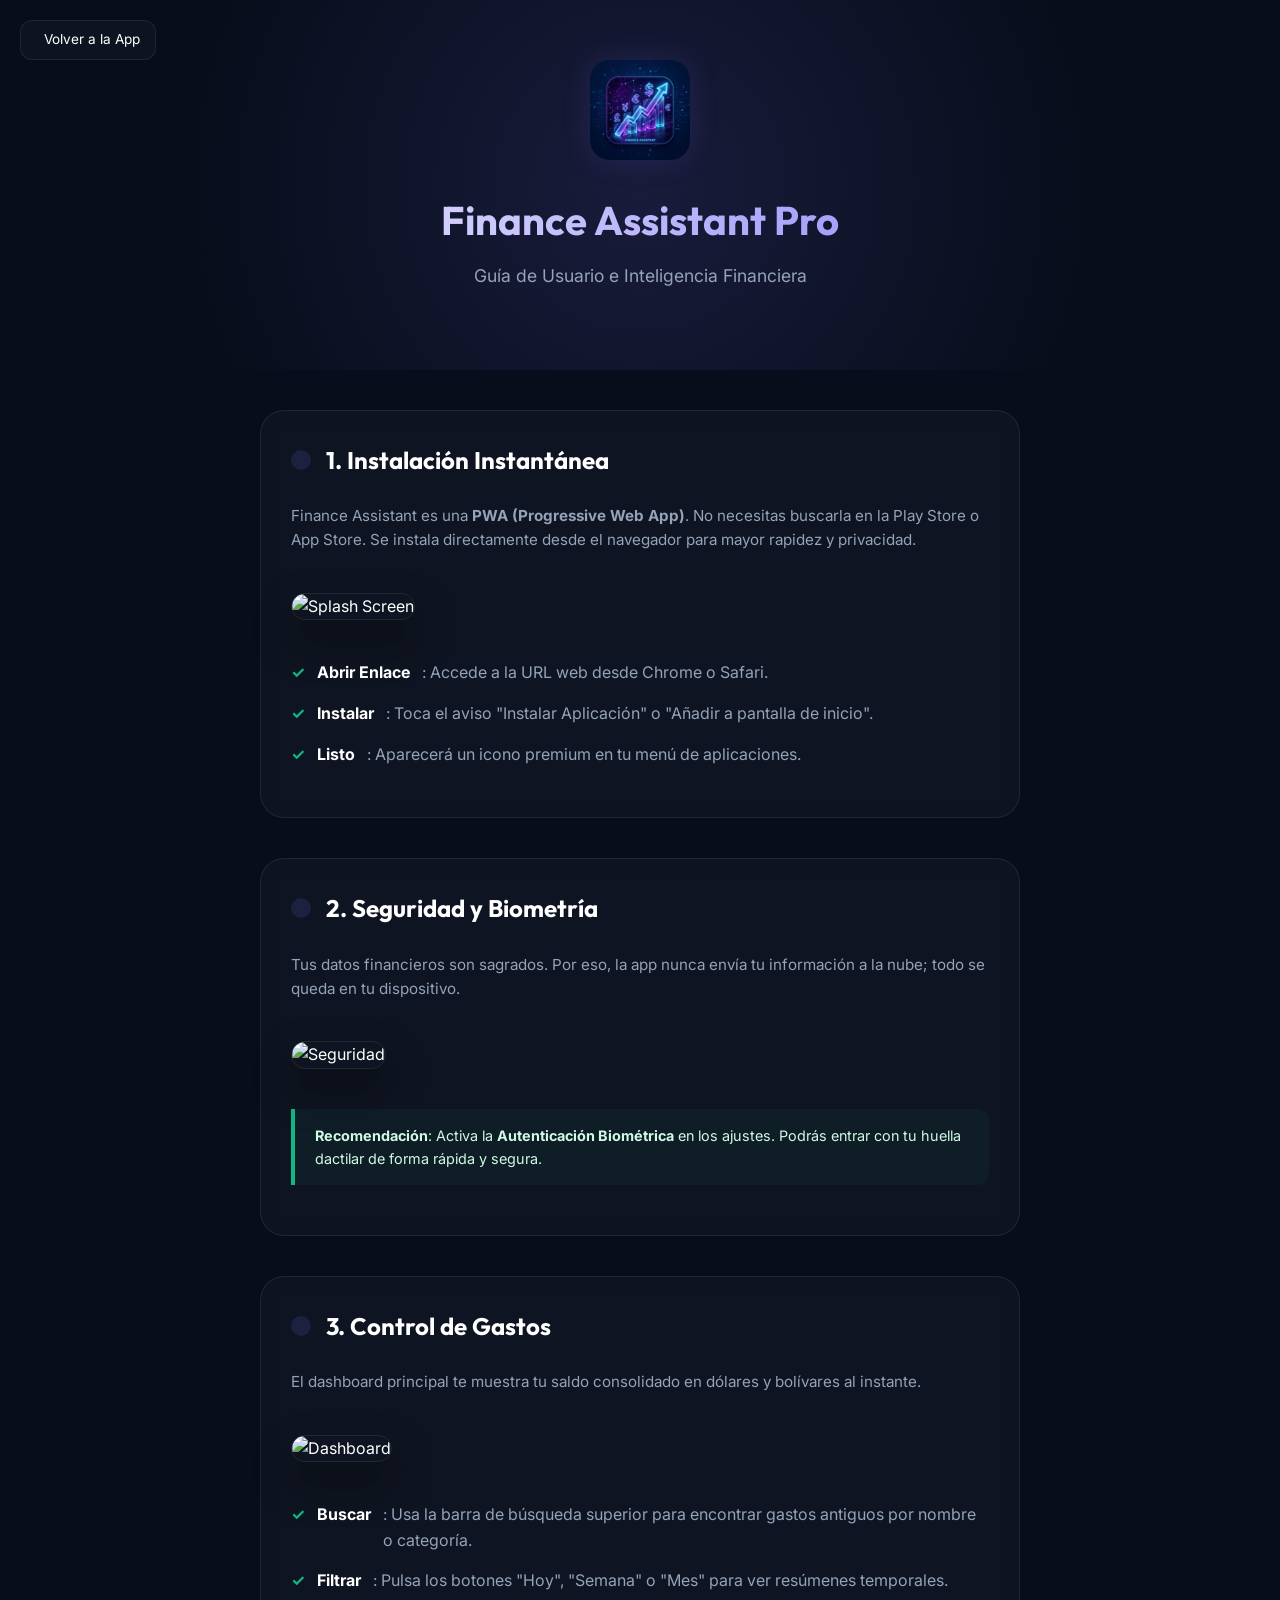
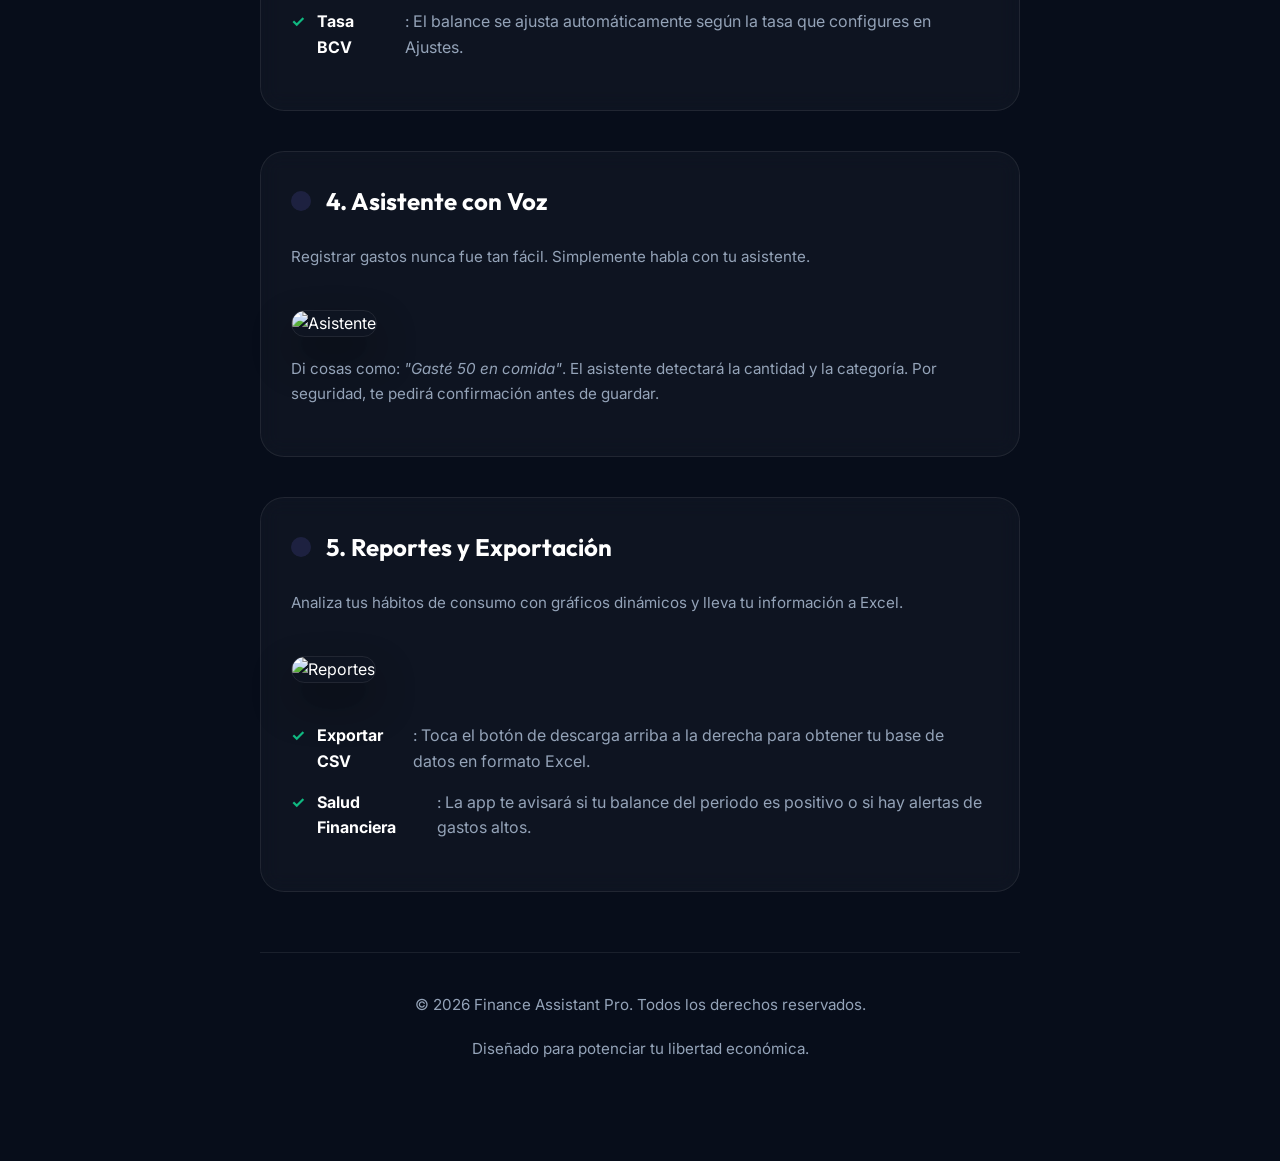
==== manual.html @ e2ecbf3d "feat: Manual interactivo HTML integrado en la app" ====
<!DOCTYPE html>
<html lang="es">
<head>
    <meta charset="UTF-8">
    <meta name="viewport" content="width=device-width, initial-scale=1.0">
    <title>Manual de Usuario | Finance Assistant Pro</title>
    <link href="https://fonts.googleapis.com/css2?family=Outfit:wght@300;400;600;700&family=Inter:wght@400;500&display=swap" rel="stylesheet">
    <script src="https://unpkg.com/lucide@latest"></script>
    <style>
        :root {
            --primary: #7c6ff7;
            --primary-glow: rgba(124, 111, 247, 0.15);
            --bg: #070d1a;
            --surface: rgba(255, 255, 255, 0.03);
            --glass-border: rgba(255, 255, 255, 0.08);
            --text-primary: #ffffff;
            --text-secondary: #94a3b8;
            --accent: #10b981;
        }

        * { margin: 0; padding: 0; box-sizing: border-box; }

        body {
            background-color: var(--bg);
            color: var(--text-primary);
            font-family: 'Inter', sans-serif;
            line-height: 1.6;
            overflow-x: hidden;
        }

        h1, h2, h3 { font-family: 'Outfit', sans-serif; }

        .container { max-width: 800px; margin: 0 auto; padding: 40px 20px; }

        /* Hero Section */
        header {
            text-align: center;
            padding: 60px 0;
            background: radial-gradient(circle at center, var(--primary-glow) 0%, transparent 70%);
        }

        .logo-container { margin-bottom: 20px; }
        .logo-container img { width: 100px; border-radius: 20px; box-shadow: 0 0 30px var(--primary-glow); }

        h1 { font-size: 2.5rem; margin-bottom: 10px; background: linear-gradient(to right, #fff, var(--primary)); -webkit-background-clip: text; -webkit-text-fill-color: transparent; }
        .subtitle { color: var(--text-secondary); font-size: 1.1rem; }

        /* Sections */
        section {
            background: var(--surface);
            border: 1px solid var(--glass-border);
            border-radius: 24px;
            padding: 30px;
            margin-bottom: 40px;
            backdrop-filter: blur(10px);
        }

        .section-header {
            display: flex;
            align-items: center;
            gap: 15px;
            margin-bottom: 25px;
        }

        .icon-box {
            background: var(--primary-glow);
            color: var(--primary);
            padding: 10px;
            border-radius: 12px;
            display: flex;
        }

        h2 { font-size: 1.5rem; color: #fff; }

        p { color: var(--text-secondary); margin-bottom: 20px; font-size: 0.95rem; }

        /* Images */
        .screenshot {
            width: 100%;
            border-radius: 16px;
            border: 1px solid var(--glass-border);
            margin: 20px 0;
            box-shadow: 0 20px 40px rgba(0,0,0,0.4);
        }

        .step-list { list-style: none; margin: 20px 0; }
        .step-list li {
            display: flex;
            gap: 12px;
            margin-bottom: 15px;
            color: var(--text-secondary);
        }
        .step-list li b { color: #fff; }
        .step-list li::before {
            content: "✓";
            color: var(--accent);
            font-weight: bold;
        }

        .tip-box {
            background: rgba(16, 185, 129, 0.05);
            border-left: 4px solid var(--accent);
            padding: 15px 20px;
            border-radius: 0 12px 12px 0;
            font-size: 0.9rem;
            color: #d1fae5;
            margin: 20px 0;
        }

        footer {
            text-align: center;
            padding: 40px;
            color: var(--text-dim);
            font-size: 0.8rem;
            border-top: 1px solid var(--glass-border);
            margin-top: 60px;
        }

        .nav-back {
            position: fixed;
            top: 20px;
            left: 20px;
            background: var(--surface);
            border: 1px solid var(--glass-border);
            color: #fff;
            padding: 8px 15px;
            border-radius: 12px;
            text-decoration: none;
            display: flex;
            align-items: center;
            gap: 8px;
            font-size: 0.85rem;
            backdrop-filter: blur(10px);
            z-index: 100;
        }

        @media (max-width: 600px) {
            h1 { font-size: 1.8rem; }
            section { padding: 20px; }
        }
    </style>
</head>
<body>

    <a href="index.html" class="nav-back">
        <i data-lucide="chevron-left"></i> Volver a la App
    </a>

    <header>
        <div class="logo-container">
            <img src="app_icon_512.png" alt="Logo">
        </div>
        <h1>Finance Assistant Pro</h1>
        <p class="subtitle">Guía de Usuario e Inteligencia Financiera</p>
    </header>

    <div class="container">
        
        <!-- Instalación -->
        <section>
            <div class="section-header">
                <div class="icon-box"><i data-lucide="download"></i></div>
                <h2>1. Instalación Instantánea</h2>
            </div>
            <p>Finance Assistant es una <b>PWA (Progressive Web App)</b>. No necesitas buscarla en la Play Store o App Store. Se instala directamente desde el navegador para mayor rapidez y privacidad.</p>
            
            <img src="C:\Users\Tecnicowin2018\.\.gemini\antigravity\brain\1fb82933-66e9-400d-bccb-4ce4aede600a\splash_screen_1776269481786.png" class="screenshot" alt="Splash Screen">
            
            <ul class="step-list">
                <li><b>Abrir Enlace</b>: Accede a la URL web desde Chrome o Safari.</li>
                <li><b>Instalar</b>: Toca el aviso "Instalar Aplicación" o "Añadir a pantalla de inicio".</li>
                <li><b>Listo</b>: Aparecerá un icono premium en tu menú de aplicaciones.</li>
            </ul>
        </section>

        <!-- Seguridad -->
        <section>
            <div class="section-header">
                <div class="icon-box"><i data-lucide="shield-check"></i></div>
                <h2>2. Seguridad y Biometría</h2>
            </div>
            <p>Tus datos financieros son sagrados. Por eso, la app nunca envía tu información a la nube; todo se queda en tu dispositivo.</p>
            
            <img src="C:\Users\Tecnicowin2018\.\.gemini\antigravity\brain\1fb82933-66e9-400d-bccb-4ce4aede600a\settings_security_1776269522222.png" class="screenshot" alt="Seguridad">
            
            <div class="tip-box">
                <b>Recomendación</b>: Activa la <b>Autenticación Biométrica</b> en los ajustes. Podrás entrar con tu huella dactilar de forma rápida y segura.
            </div>
        </section>

        <!-- Dashboard -->
        <section>
            <div class="section-header">
                <div class="icon-box"><i data-lucide="layout-dashboard"></i></div>
                <h2>3. Control de Gastos</h2>
            </div>
            <p>El dashboard principal te muestra tu saldo consolidado en dólares y bolívares al instante.</p>
            
            <img src="C:\Users\Tecnicowin2018\.\.gemini\antigravity\brain\1fb82933-66e9-400d-bccb-4ce4aede600a\dashboard_screen_1776269390847.png" class="screenshot" alt="Dashboard">
            
            <ul class="step-list">
                <li><b>Buscar</b>: Usa la barra de búsqueda superior para encontrar gastos antiguos por nombre o categoría.</li>
                <li><b>Filtrar</b>: Pulsa los botones "Hoy", "Semana" o "Mes" para ver resúmenes temporales.</li>
                <li><b>Tasa BCV</b>: El balance se ajusta automáticamente según la tasa que configures en Ajustes.</li>
            </ul>
        </section>

        <!-- Asistente -->
        <section>
            <div class="section-header">
                <div class="icon-box"><i data-lucide="mic"></i></div>
                <h2>4. Asistente con Voz</h2>
            </div>
            <p>Registrar gastos nunca fue tan fácil. Simplemente habla con tu asistente.</p>
            
            <img src="C:\Users\Tecnicowin2018\.\.gemini\antigravity\brain\1fb82933-66e9-400d-bccb-4ce4aede600a\assistant_panel_1776269426544.png" class="screenshot" alt="Asistente">
            
            <p>Di cosas como: <i>"Gasté 50 en comida"</i>. El asistente detectará la cantidad y la categoría. Por seguridad, te pedirá confirmación antes de guardar.</p>
        </section>

        <!-- Reportes -->
        <section>
            <div class="section-header">
                <div class="icon-box"><i data-lucide="file-text"></i></div>
                <h2>5. Reportes y Exportación</h2>
            </div>
            <p>Analiza tus hábitos de consumo con gráficos dinámicos y lleva tu información a Excel.</p>
            
            <img src="C:\Users\Tecnicowin2018\.\.gemini\antigravity\brain\1fb82933-66e9-400d-bccb-4ce4aede600a\reports_screen_1776269404418.png" class="screenshot" alt="Reportes">
            
            <ul class="step-list">
                <li><b>Exportar CSV</b>: Toca el botón de descarga arriba a la derecha para obtener tu base de datos en formato Excel.</li>
                <li><b>Salud Financiera</b>: La app te avisará si tu balance del periodo es positivo o si hay alertas de gastos altos.</li>
            </ul>
        </section>

        <footer>
            <p>© 2026 Finance Assistant Pro. Todos los derechos reservados.</p>
            <p>Diseñado para potenciar tu libertad económica.</p>
        </footer>

    </div>

    <script>
        lucide.createIcons();
    </script>
</body>
</html>
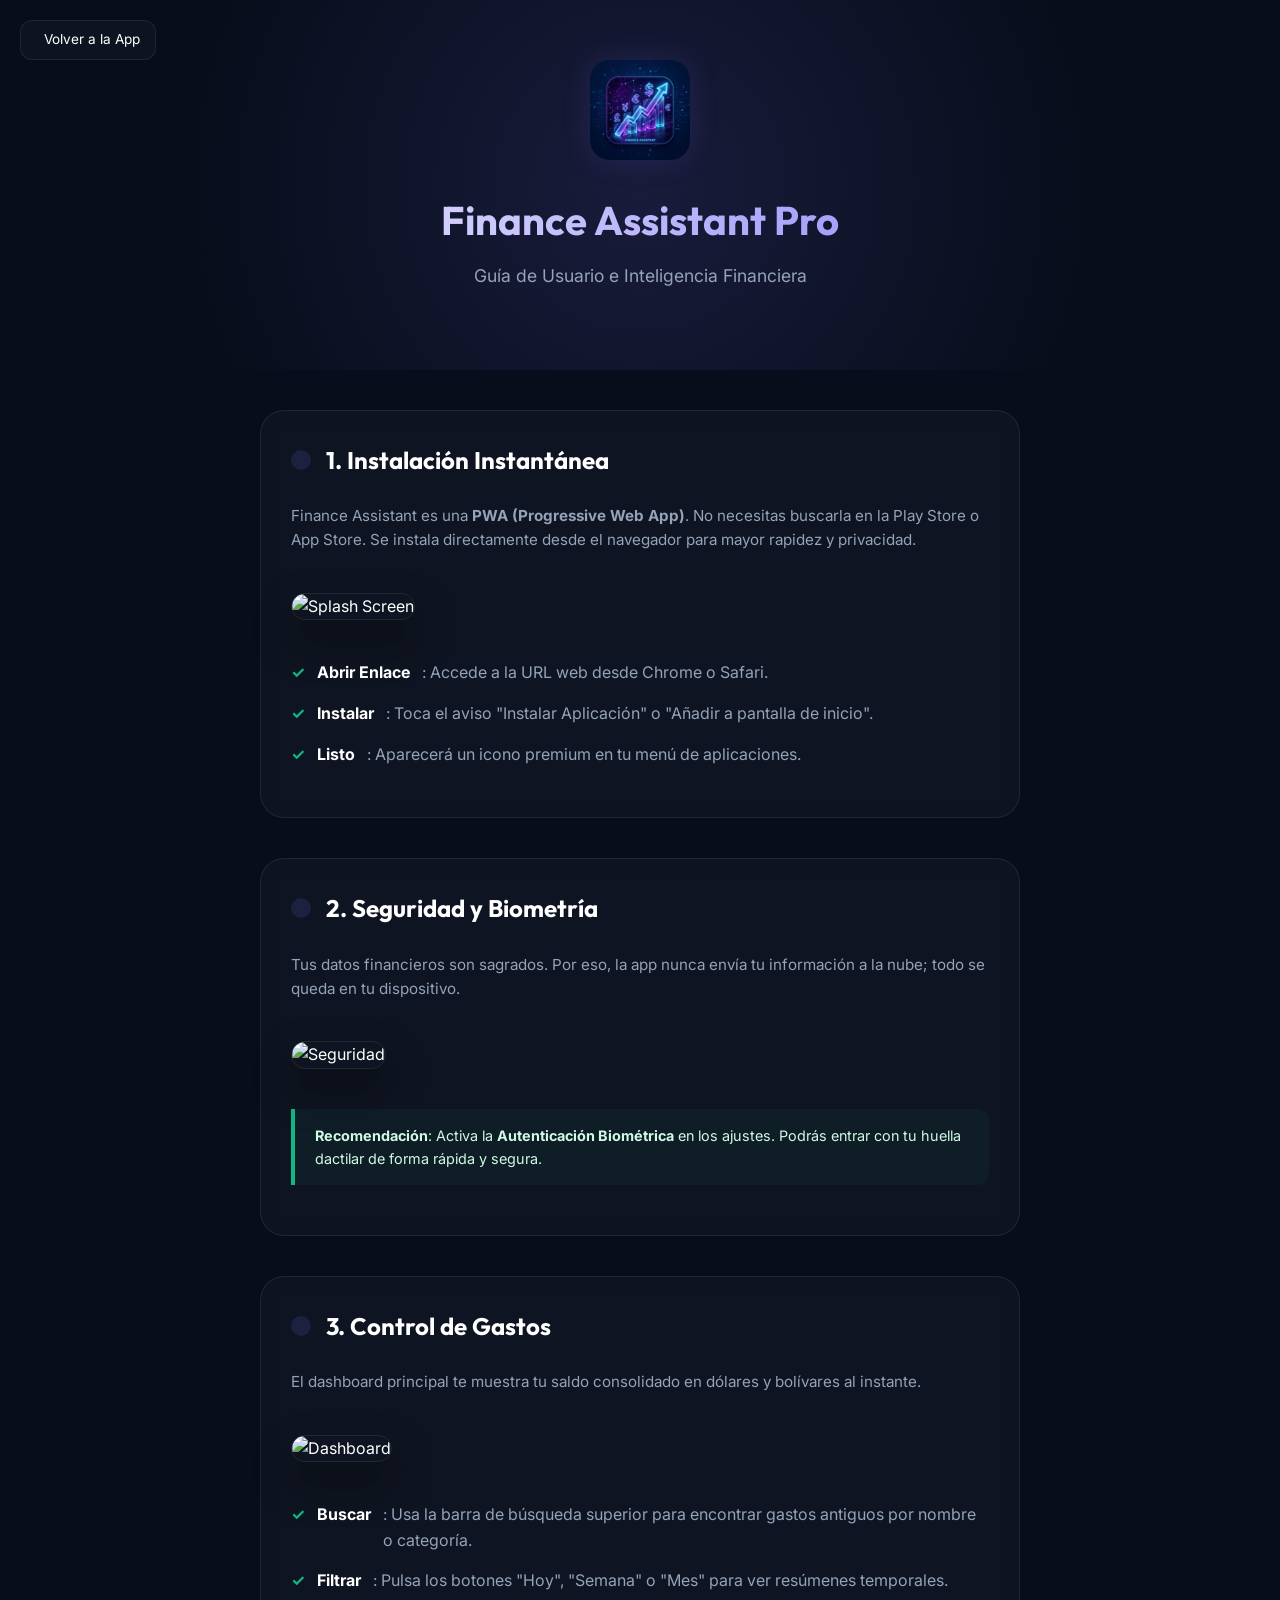
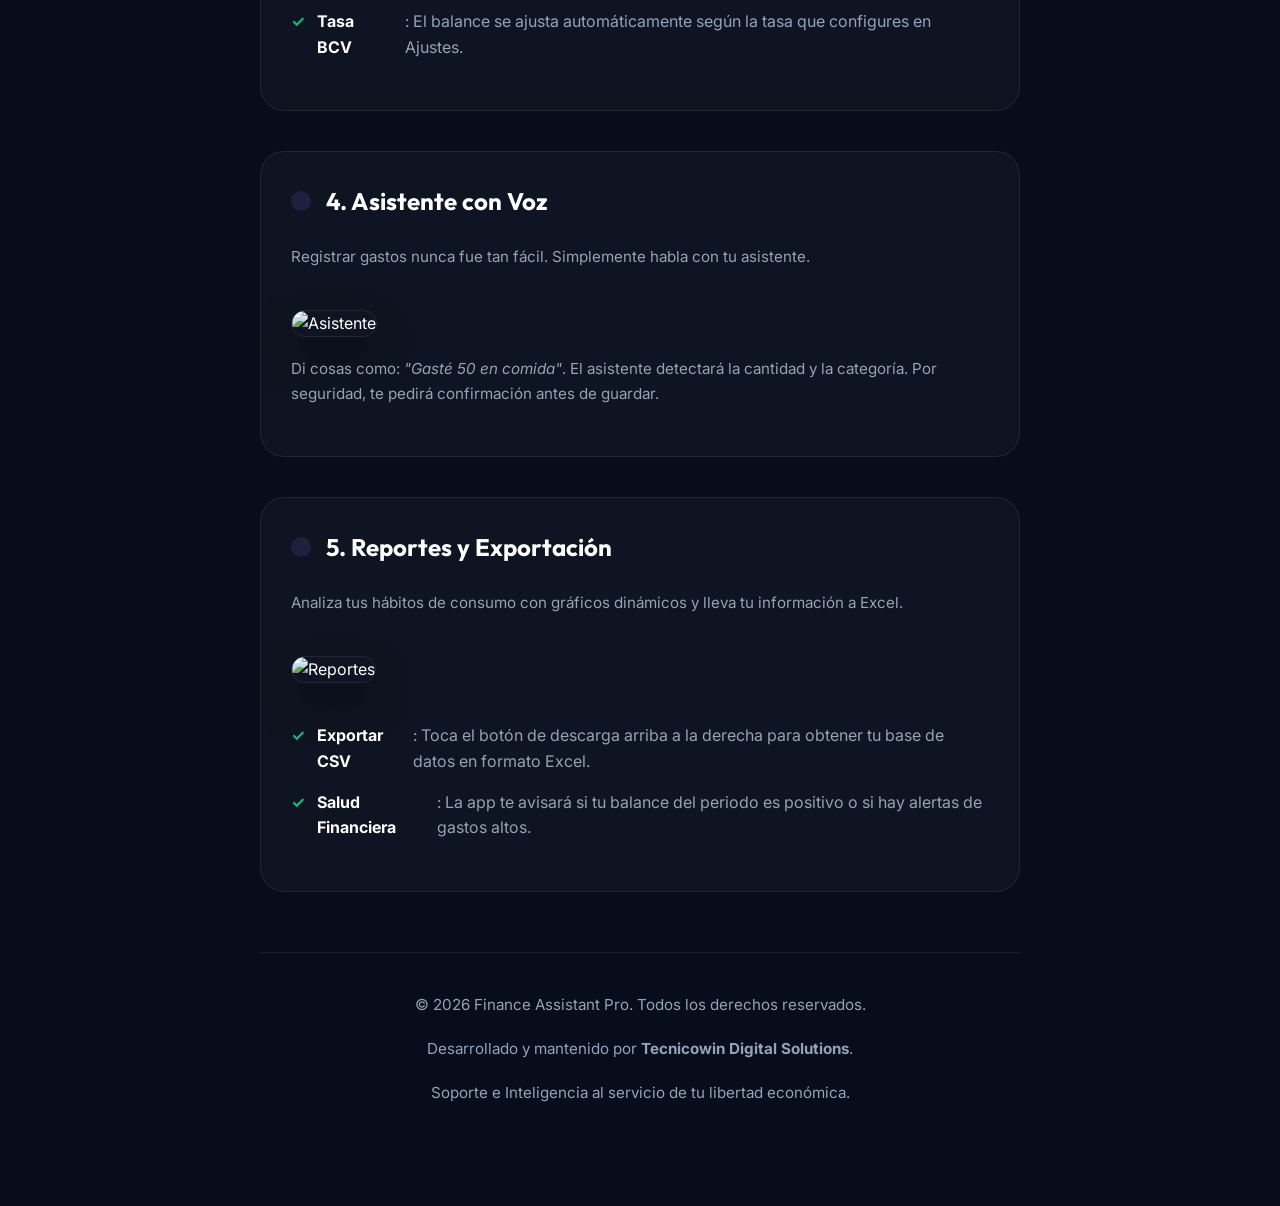
==== commit 3ff0b93a: "docs: Agregada información de desarrollador y copyright" ====
--- a/manual.html
+++ b/manual.html
@@ -236,7 +236,8 @@
 
         <footer>
             <p>© 2026 Finance Assistant Pro. Todos los derechos reservados.</p>
-            <p>Diseñado para potenciar tu libertad económica.</p>
+            <p>Desarrollado y mantenido por <b>Tecnicowin Digital Solutions</b>.</p>
+            <p>Soporte e Inteligencia al servicio de tu libertad económica.</p>
         </footer>
 
     </div>
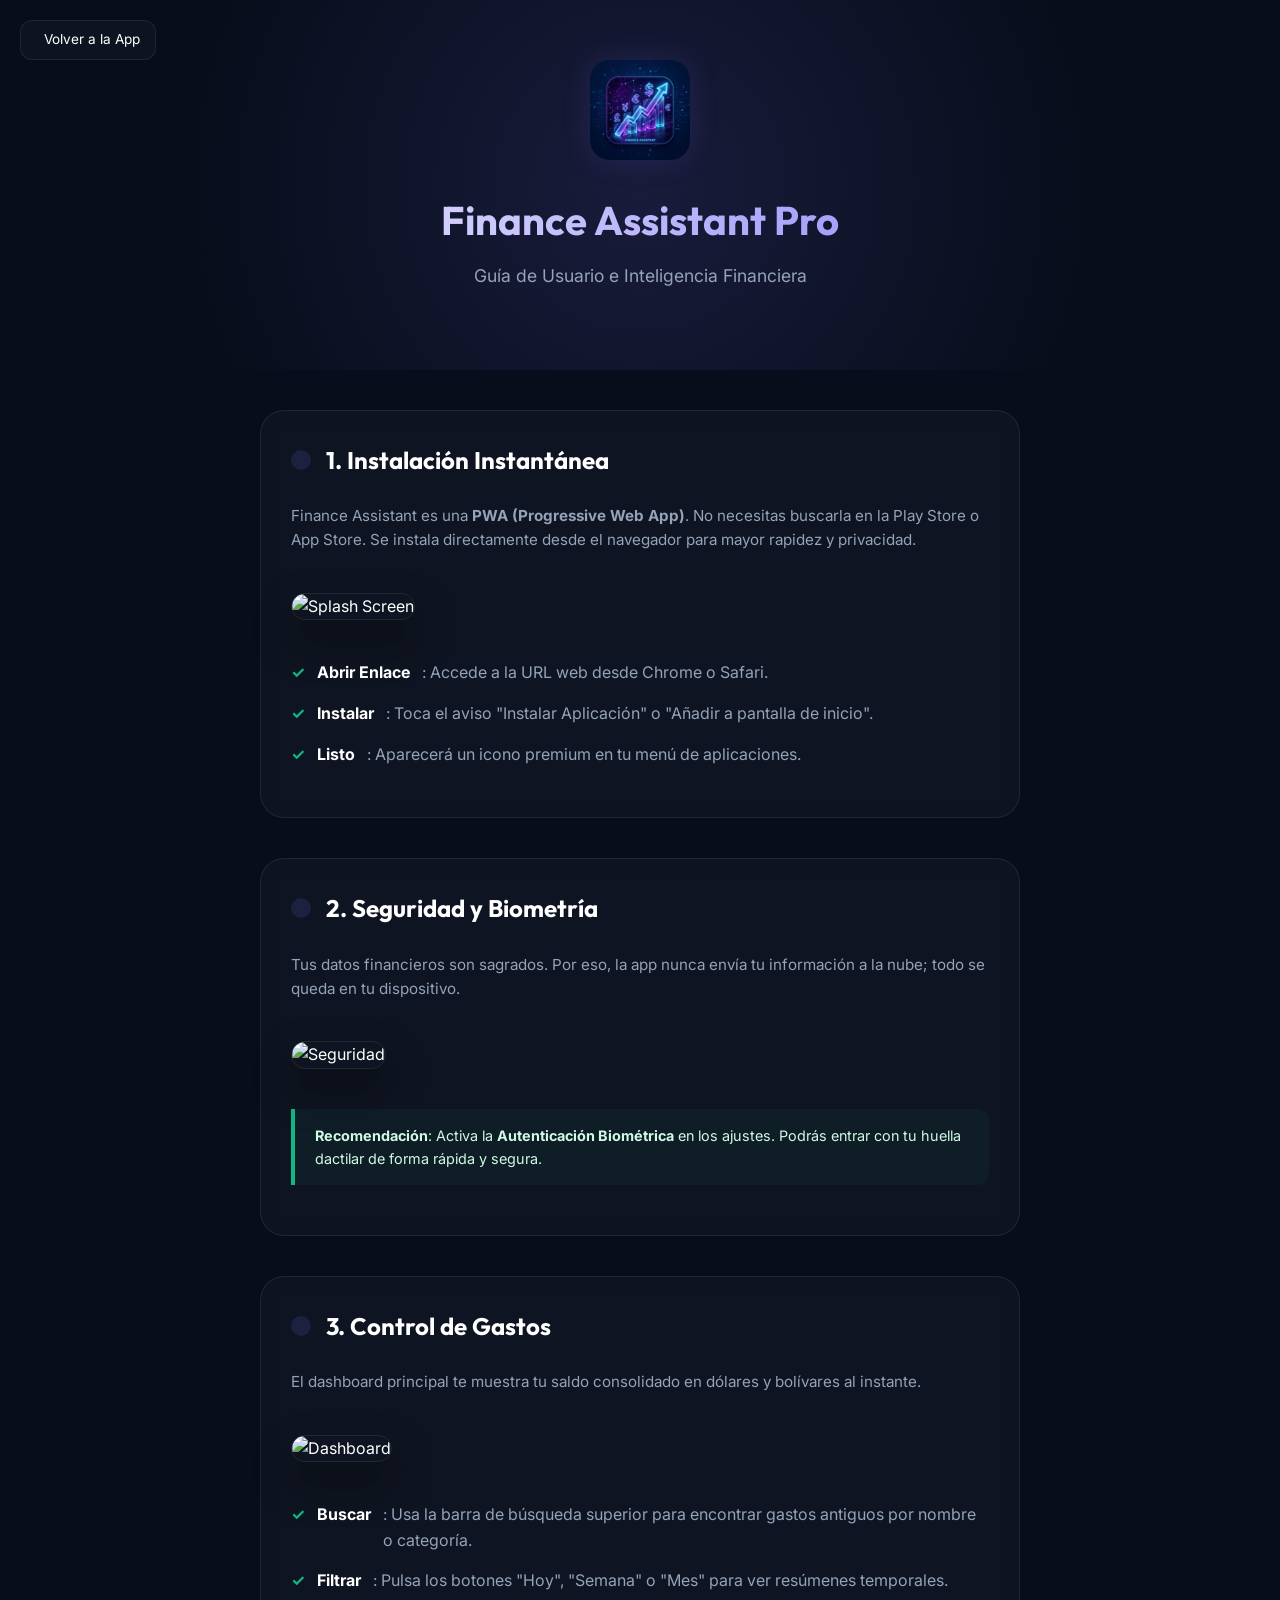
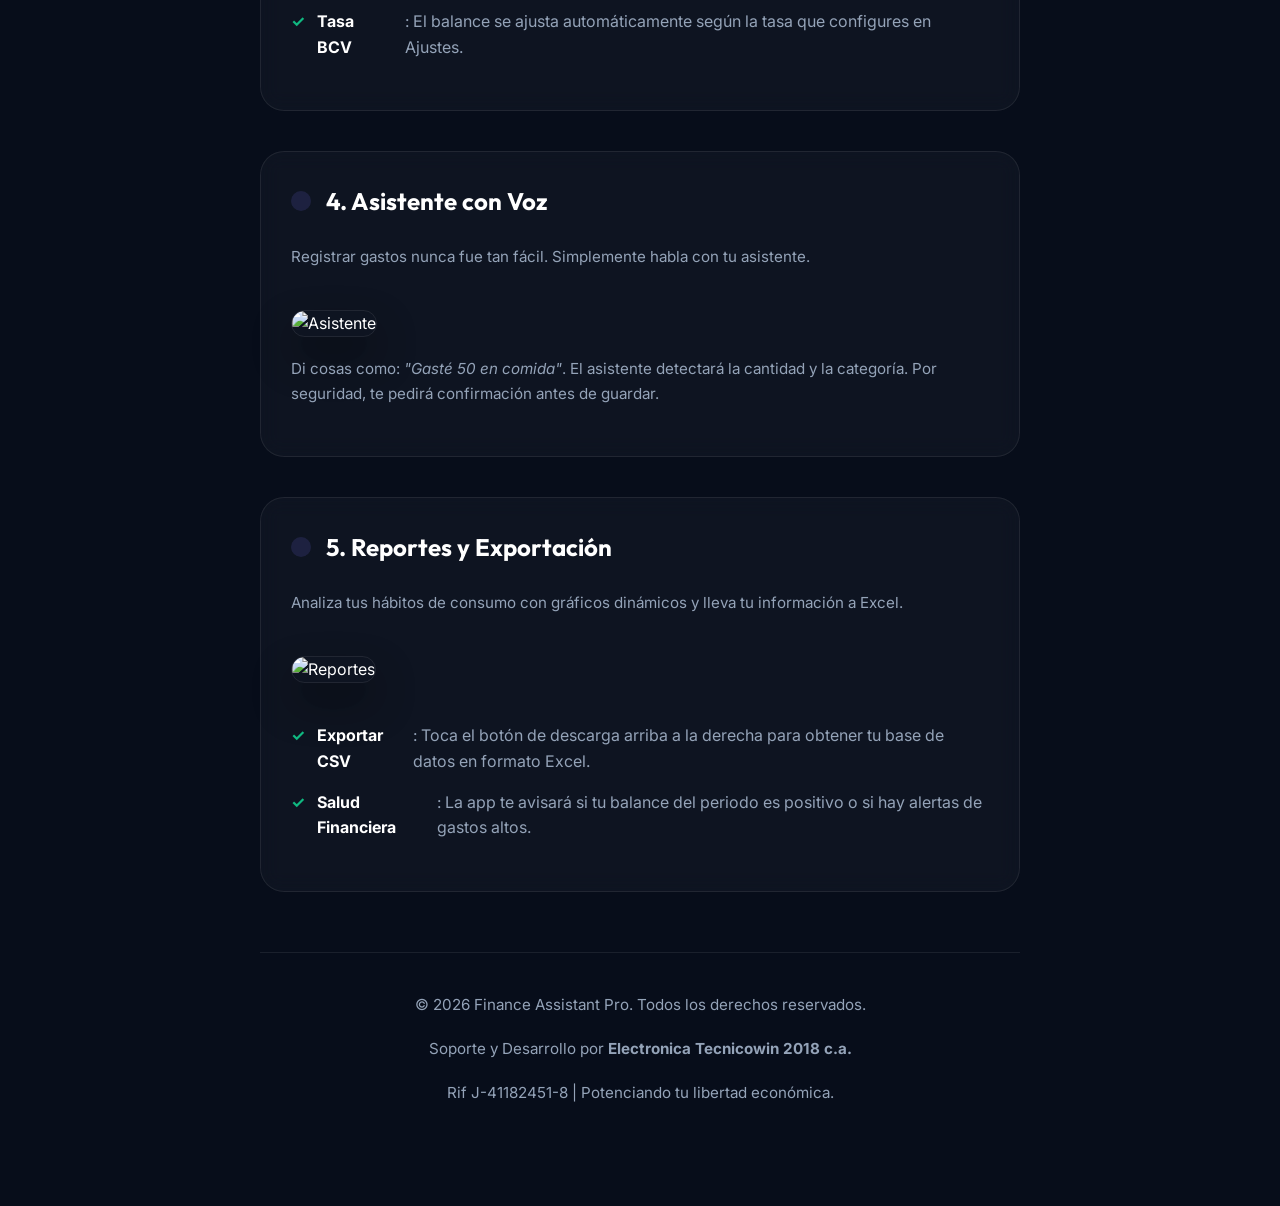
==== commit c9745ec5: "docs: Actualizada identidad corporativa legal (Nombre y RIF)" ====
--- a/manual.html
+++ b/manual.html
@@ -236,8 +236,8 @@
 
         <footer>
             <p>© 2026 Finance Assistant Pro. Todos los derechos reservados.</p>
-            <p>Desarrollado y mantenido por <b>Tecnicowin Digital Solutions</b>.</p>
-            <p>Soporte e Inteligencia al servicio de tu libertad económica.</p>
+            <p>Soporte y Desarrollo por <b>Electronica Tecnicowin 2018 c.a.</b></p>
+            <p>Rif J-41182451-8 | Potenciando tu libertad económica.</p>
         </footer>
 
     </div>
